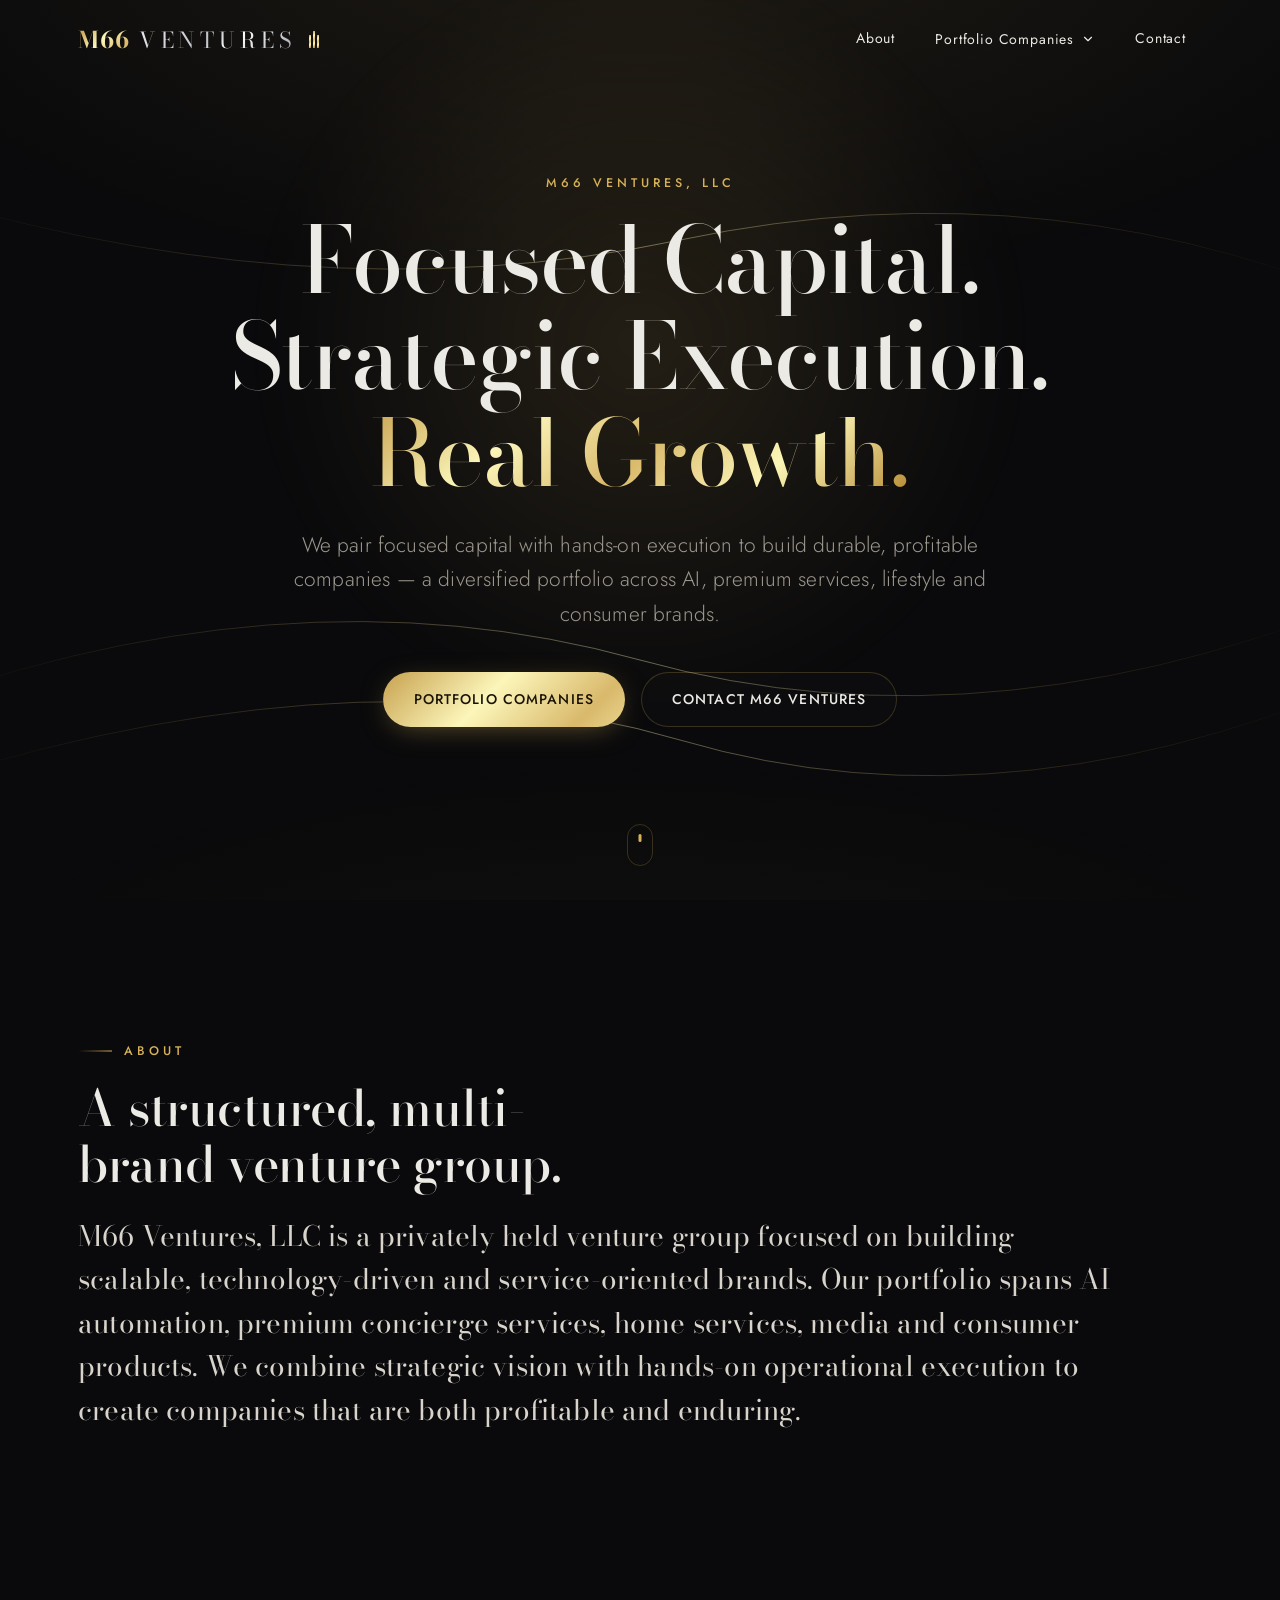
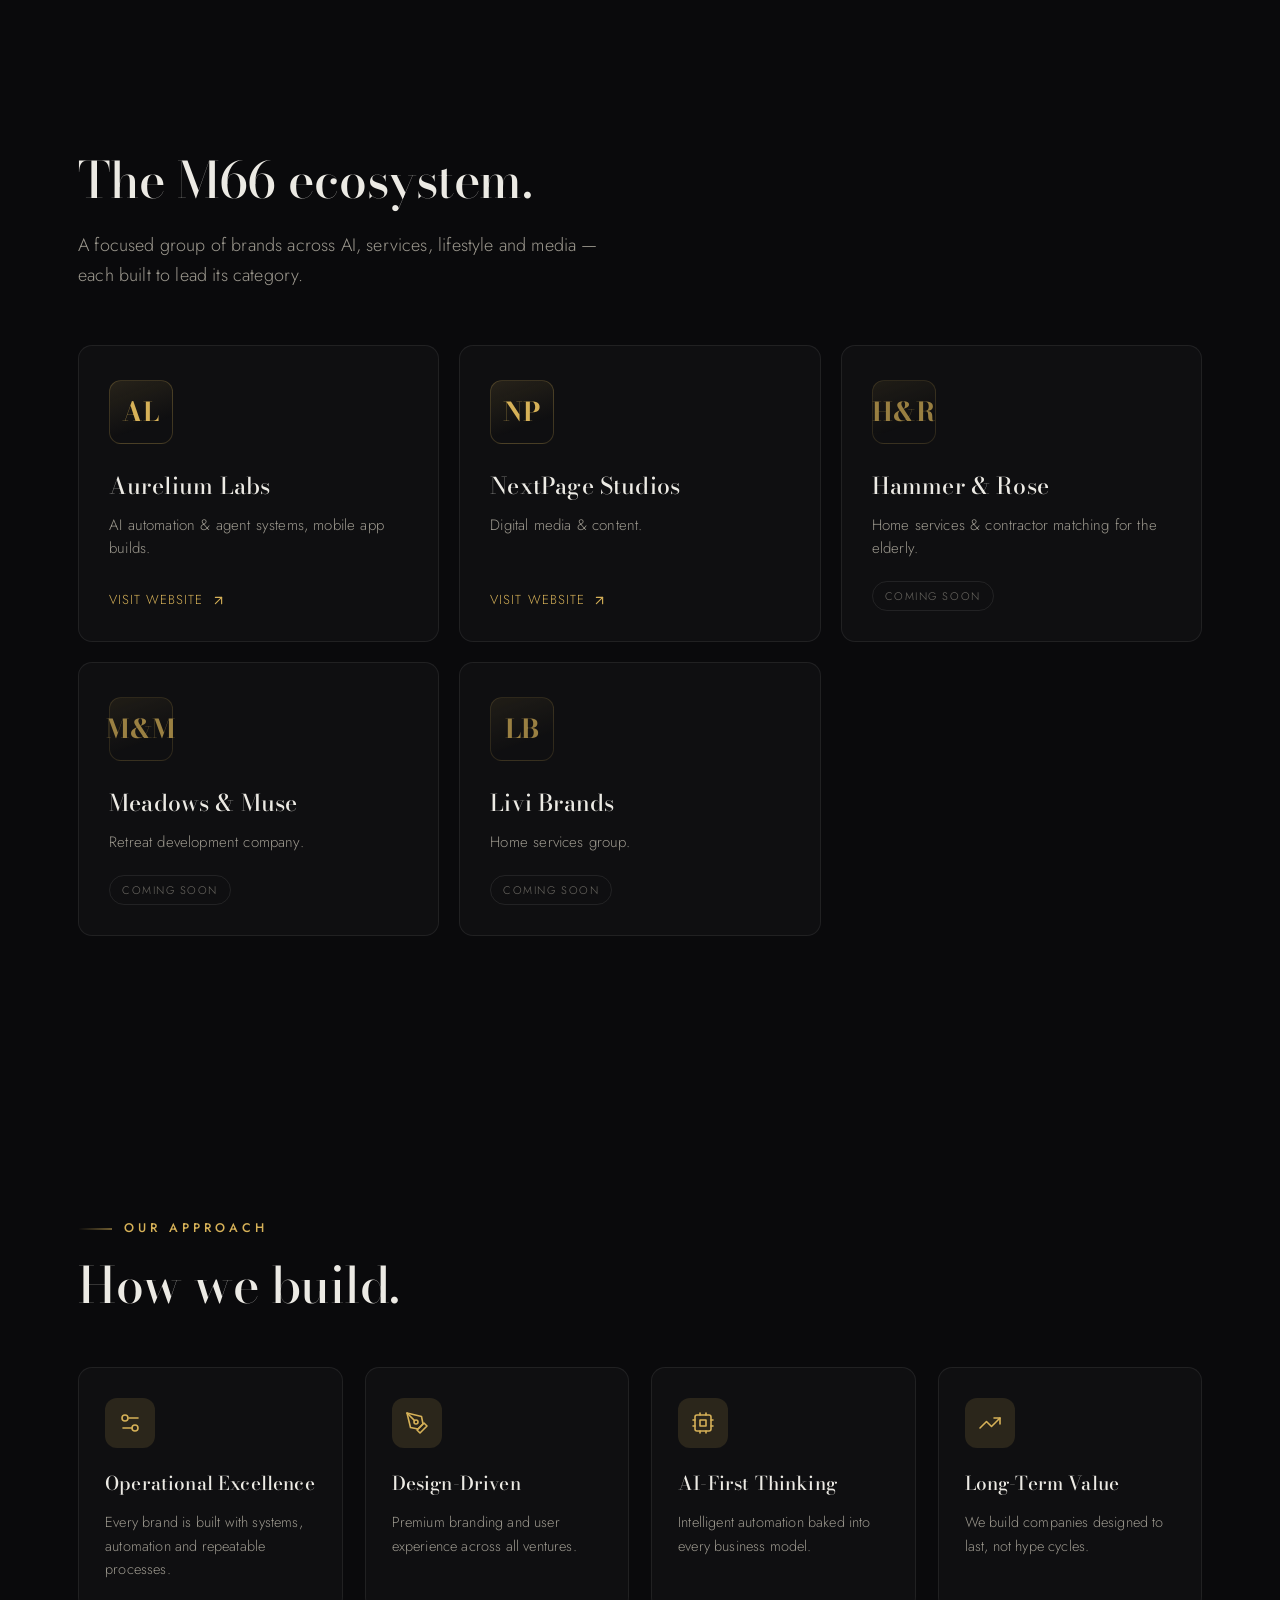
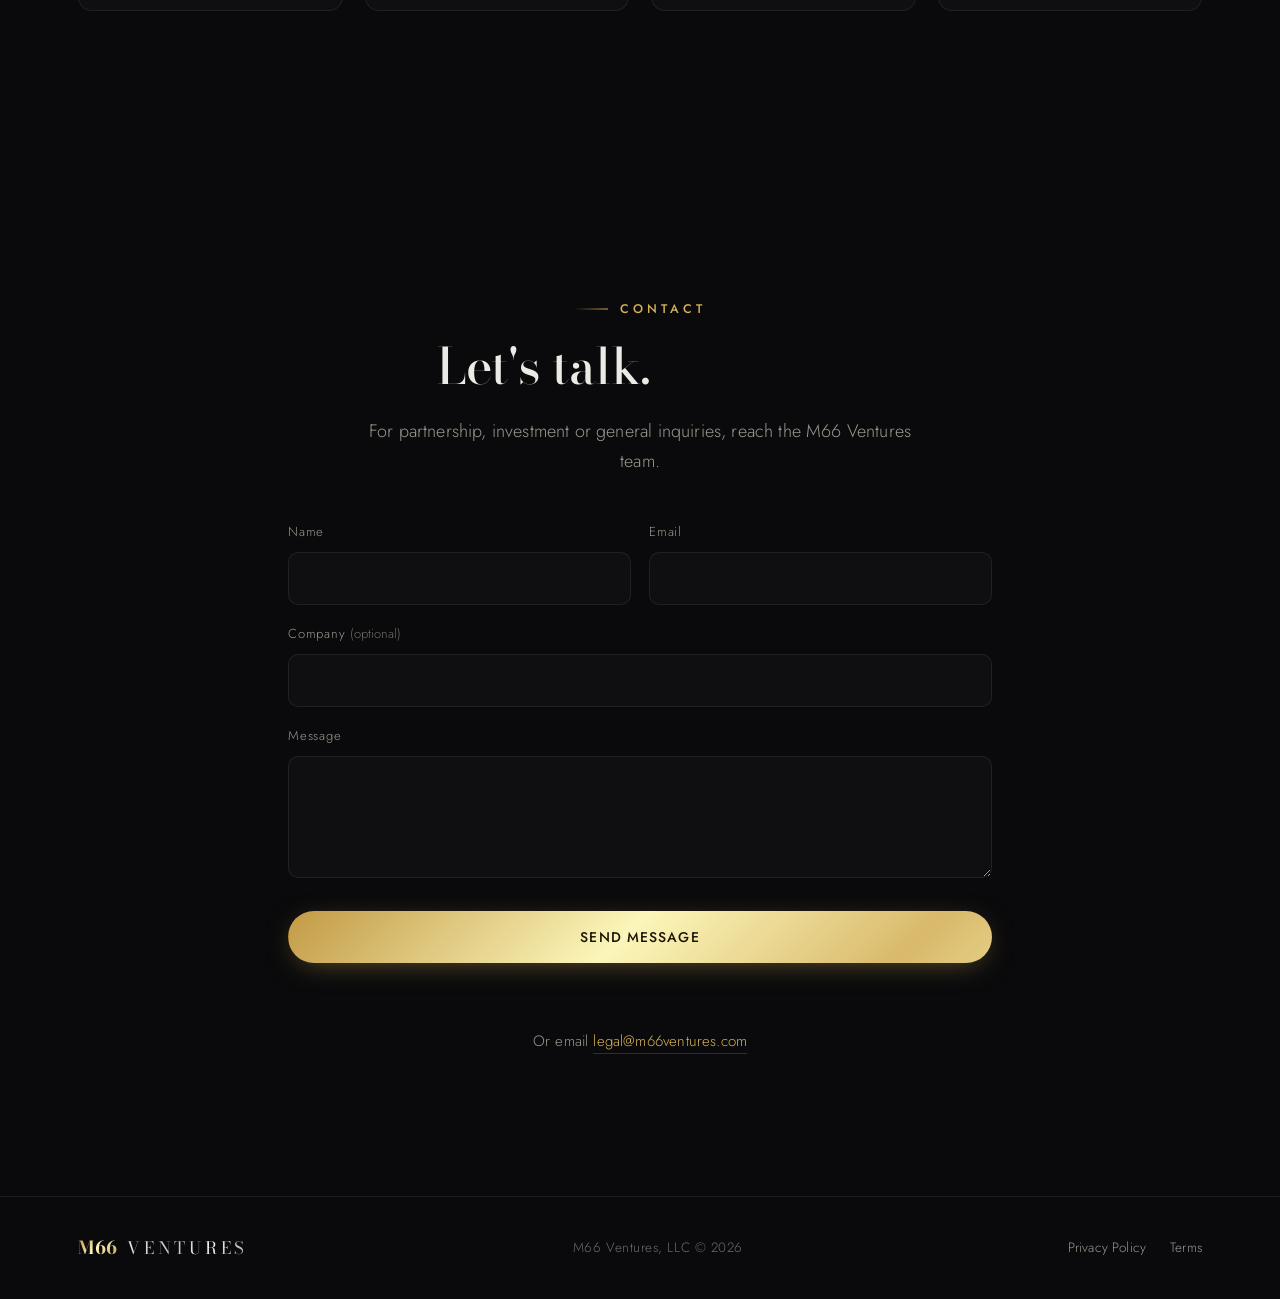
==== index.html @ 308a25fb "Initial commit: M66 Ventures one-page site Black & gold luxury holding-company landing page (static " ====
<!DOCTYPE html>
<html lang="en">
<head>
  <meta charset="UTF-8" />
  <meta name="viewport" content="width=device-width, initial-scale=1.0" />
  <title>M66 Ventures — Building the Future, One Venture at a Time</title>
  <meta name="description" content="M66 Ventures, LLC is a privately held venture group building scalable, technology-driven and service-oriented brands across AI, premium services, lifestyle and consumer products." />
  <meta name="theme-color" content="#0A0A0C" />

  <!-- Open Graph -->
  <meta property="og:type" content="website" />
  <meta property="og:title" content="M66 Ventures" />
  <meta property="og:description" content="A diversified portfolio of AI, services, lifestyle and consumer brands — built with precision, vision and operational excellence." />
  <meta property="og:image" content="assets/m66-logo.png" />

  <link rel="icon" type="image/png" href="assets/m66-logo.png" />

  <!-- Fonts -->
  <link rel="preconnect" href="https://fonts.googleapis.com" />
  <link rel="preconnect" href="https://fonts.gstatic.com" crossorigin />
  <link href="https://fonts.googleapis.com/css2?family=Bodoni+Moda:ital,opsz,wght@0,6..96,400;0,6..96,500;0,6..96,600;0,6..96,700;1,6..96,400&family=Jost:wght@300;400;500;600&display=swap" rel="stylesheet" />

  <link rel="stylesheet" href="styles.css" />
</head>
<body>
  <a class="skip-link" href="#main">Skip to content</a>

  <!-- ===================== NAV ===================== -->
  <header class="nav" id="nav">
    <div class="nav__inner">
      <a class="brand" href="#top" aria-label="M66 Ventures home">
        <span class="brand__mark">M66</span>
        <span class="brand__word">VENTURES</span>
        <span class="brand__emblem" aria-hidden="true"><i></i><i></i><i></i></span>
      </a>

      <nav class="nav__menu" aria-label="Primary">
        <a class="nav__link" href="#about">About</a>

        <div class="dropdown" id="dropdown">
          <button class="nav__link dropdown__btn" id="dropdownBtn" aria-haspopup="true" aria-expanded="false" aria-controls="dropdownMenu">
            Portfolio Companies
            <svg class="chev" width="14" height="14" viewBox="0 0 24 24" fill="none" stroke="currentColor" stroke-width="2" stroke-linecap="round" stroke-linejoin="round" aria-hidden="true"><polyline points="6 9 12 15 18 9"></polyline></svg>
          </button>

          <div class="dropdown__menu" id="dropdownMenu" role="menu" aria-label="Portfolio Companies">
            <a class="pc" role="menuitem" href="https://aureliumlabs.ai" target="_blank" rel="noopener">
              <span class="pc__name">Aurelium Labs</span>
              <span class="pc__desc">AI automation &amp; agent systems · mobile app builds</span>
              <svg class="pc__arrow" width="16" height="16" viewBox="0 0 24 24" fill="none" stroke="currentColor" stroke-width="1.8" stroke-linecap="round" stroke-linejoin="round" aria-hidden="true"><line x1="7" y1="17" x2="17" y2="7"></line><polyline points="7 7 17 7 17 17"></polyline></svg>
            </a>
            <a class="pc" role="menuitem" href="https://nextpage-studios.vercel.app" target="_blank" rel="noopener">
              <span class="pc__name">NextPage Studios</span>
              <span class="pc__desc">Digital media &amp; content</span>
              <svg class="pc__arrow" width="16" height="16" viewBox="0 0 24 24" fill="none" stroke="currentColor" stroke-width="1.8" stroke-linecap="round" stroke-linejoin="round" aria-hidden="true"><line x1="7" y1="17" x2="17" y2="7"></line><polyline points="7 7 17 7 17 17"></polyline></svg>
            </a>
            <span class="pc pc--soon" role="menuitem" aria-disabled="true">
              <span class="pc__name">Hammer &amp; Rose</span>
              <span class="pc__desc">Home services &amp; contractor matching for the elderly</span>
              <span class="pc__tag">Coming soon</span>
            </span>
            <span class="pc pc--soon" role="menuitem" aria-disabled="true">
              <span class="pc__name">Meadows &amp; Muse</span>
              <span class="pc__desc">Retreat development company</span>
              <span class="pc__tag">Coming soon</span>
            </span>
            <span class="pc pc--soon" role="menuitem" aria-disabled="true">
              <span class="pc__name">Livi Brands</span>
              <span class="pc__desc">Home services group</span>
              <span class="pc__tag">Coming soon</span>
            </span>
          </div>
        </div>

        <a class="nav__link" href="#contact">Contact</a>
      </nav>

      <button class="nav__toggle" id="navToggle" aria-label="Open menu" aria-expanded="false">
        <span></span><span></span><span></span>
      </button>
    </div>
  </header>

  <main id="main">
    <span id="top"></span>

    <!-- ===================== HERO ===================== -->
    <section class="hero" id="hero">
      <div class="hero__bg" aria-hidden="true">
        <div class="hero__glow"></div>
        <svg class="hero__lines" viewBox="0 0 1440 900" preserveAspectRatio="xMidYMid slice" fill="none">
          <path d="M-50 720 Q 360 560 720 660 T 1490 580" stroke="url(#g1)" stroke-width="1" />
          <path d="M-50 800 Q 420 640 760 740 T 1490 660" stroke="url(#g1)" stroke-width="1" />
          <path d="M-50 180 Q 380 320 760 240 T 1490 320" stroke="url(#g1)" stroke-width="1" />
          <defs>
            <linearGradient id="g1" x1="0" y1="0" x2="1440" y2="0" gradientUnits="userSpaceOnUse">
              <stop stop-color="#BF953F" stop-opacity="0" />
              <stop offset="0.5" stop-color="#FCF6BA" stop-opacity="0.55" />
              <stop offset="1" stop-color="#AA771C" stop-opacity="0" />
            </linearGradient>
          </defs>
        </svg>
      </div>

      <div class="hero__inner">
        <p class="eyebrow reveal">M66 Ventures, LLC</p>
        <h1 class="hero__title reveal" data-delay="1">Focused Capital. Strategic Execution.<br /><span class="gold">Real Growth.</span></h1>
        <p class="hero__sub reveal" data-delay="2">We pair focused capital with hands-on execution to build durable, profitable companies — a diversified portfolio across AI, premium services, lifestyle and consumer brands.</p>
        <div class="hero__cta reveal" data-delay="3">
          <a class="btn btn--gold" href="#holdings">Portfolio Companies</a>
          <a class="btn btn--ghost" href="#contact">Contact M66 Ventures</a>
        </div>
      </div>

      <a class="hero__scroll" href="#about" aria-label="Scroll to About">
        <span></span>
      </a>
    </section>

    <!-- ===================== ABOUT ===================== -->
    <section class="section about" id="about">
      <div class="container">
        <p class="kicker reveal">About</p>
        <h2 class="section__title reveal" data-delay="1">A structured, multi-brand venture group.</h2>
        <p class="about__lead reveal" data-delay="2">
          M66 Ventures, LLC is a privately held venture group focused on building scalable, technology-driven and service-oriented brands. Our portfolio spans AI automation, premium concierge services, home services, media and consumer products. We combine strategic vision with hands-on operational execution to create companies that are both profitable and enduring.
        </p>
      </div>
    </section>

    <!-- ===================== HOLDINGS ===================== -->
    <section class="section holdings" id="holdings">
      <div class="container">
        <p class="kicker reveal">Portfolio Companies</p>
        <h2 class="section__title reveal" data-delay="1">The M66 ecosystem.</h2>
        <p class="section__intro reveal" data-delay="2">A focused group of brands across AI, services, lifestyle and media — each built to lead its category.</p>

        <div class="grid">
          <a class="card reveal" href="https://aureliumlabs.ai" target="_blank" rel="noopener">
            <span class="card__mono" aria-hidden="true">AL</span>
            <h3 class="card__name">Aurelium Labs</h3>
            <p class="card__desc">AI automation &amp; agent systems, mobile app builds.</p>
            <span class="card__link">Visit Website
              <svg width="15" height="15" viewBox="0 0 24 24" fill="none" stroke="currentColor" stroke-width="1.8" stroke-linecap="round" stroke-linejoin="round" aria-hidden="true"><line x1="7" y1="17" x2="17" y2="7"></line><polyline points="7 7 17 7 17 17"></polyline></svg>
            </span>
          </a>

          <a class="card reveal" data-delay="1" href="https://nextpage-studios.vercel.app" target="_blank" rel="noopener">
            <span class="card__mono" aria-hidden="true">NP</span>
            <h3 class="card__name">NextPage Studios</h3>
            <p class="card__desc">Digital media &amp; content.</p>
            <span class="card__link">Visit Website
              <svg width="15" height="15" viewBox="0 0 24 24" fill="none" stroke="currentColor" stroke-width="1.8" stroke-linecap="round" stroke-linejoin="round" aria-hidden="true"><line x1="7" y1="17" x2="17" y2="7"></line><polyline points="7 7 17 7 17 17"></polyline></svg>
            </span>
          </a>

          <div class="card card--soon reveal" data-delay="2">
            <span class="card__mono" aria-hidden="true">H&amp;R</span>
            <h3 class="card__name">Hammer &amp; Rose</h3>
            <p class="card__desc">Home services &amp; contractor matching for the elderly.</p>
            <span class="card__tag">Coming soon</span>
          </div>

          <div class="card card--soon reveal" data-delay="1">
            <span class="card__mono" aria-hidden="true">M&amp;M</span>
            <h3 class="card__name">Meadows &amp; Muse</h3>
            <p class="card__desc">Retreat development company.</p>
            <span class="card__tag">Coming soon</span>
          </div>

          <div class="card card--soon reveal" data-delay="2">
            <span class="card__mono" aria-hidden="true">LB</span>
            <h3 class="card__name">Livi Brands</h3>
            <p class="card__desc">Home services group.</p>
            <span class="card__tag">Coming soon</span>
          </div>
        </div>
      </div>
    </section>

    <!-- ===================== PHILOSOPHY ===================== -->
    <section class="section philosophy" id="philosophy">
      <div class="container">
        <p class="kicker reveal">Our Approach</p>
        <h2 class="section__title reveal" data-delay="1">How we build.</h2>

        <div class="pillars">
          <div class="pillar reveal">
            <span class="pillar__icon" aria-hidden="true">
              <svg width="24" height="24" viewBox="0 0 24 24" fill="none" stroke="currentColor" stroke-width="1.6" stroke-linecap="round" stroke-linejoin="round"><path d="M20 7h-9"></path><path d="M14 17H5"></path><circle cx="17" cy="17" r="3"></circle><circle cx="7" cy="7" r="3"></circle></svg>
            </span>
            <h3 class="pillar__title">Operational Excellence</h3>
            <p class="pillar__text">Every brand is built with systems, automation and repeatable processes.</p>
          </div>

          <div class="pillar reveal" data-delay="1">
            <span class="pillar__icon" aria-hidden="true">
              <svg width="24" height="24" viewBox="0 0 24 24" fill="none" stroke="currentColor" stroke-width="1.6" stroke-linecap="round" stroke-linejoin="round"><path d="m12 19 7-7 3 3-7 7-3-3z"></path><path d="m18 13-1.5-7.5L2 2l3.5 14.5L13 18l5-5z"></path><path d="m2 2 7.586 7.586"></path><circle cx="11" cy="11" r="2"></circle></svg>
            </span>
            <h3 class="pillar__title">Design-Driven</h3>
            <p class="pillar__text">Premium branding and user experience across all ventures.</p>
          </div>

          <div class="pillar reveal" data-delay="2">
            <span class="pillar__icon" aria-hidden="true">
              <svg width="24" height="24" viewBox="0 0 24 24" fill="none" stroke="currentColor" stroke-width="1.6" stroke-linecap="round" stroke-linejoin="round"><rect x="4" y="4" width="16" height="16" rx="2"></rect><rect x="9" y="9" width="6" height="6"></rect><path d="M15 2v2M15 20v2M2 15h2M2 9h2M20 15h2M20 9h2M9 2v2M9 20v2"></path></svg>
            </span>
            <h3 class="pillar__title">AI-First Thinking</h3>
            <p class="pillar__text">Intelligent automation baked into every business model.</p>
          </div>

          <div class="pillar reveal" data-delay="3">
            <span class="pillar__icon" aria-hidden="true">
              <svg width="24" height="24" viewBox="0 0 24 24" fill="none" stroke="currentColor" stroke-width="1.6" stroke-linecap="round" stroke-linejoin="round"><polyline points="22 7 13.5 15.5 8.5 10.5 2 17"></polyline><polyline points="16 7 22 7 22 13"></polyline></svg>
            </span>
            <h3 class="pillar__title">Long-Term Value</h3>
            <p class="pillar__text">We build companies designed to last, not hype cycles.</p>
          </div>
        </div>
      </div>
    </section>

    <!-- ===================== CONTACT ===================== -->
    <section class="section contact" id="contact">
      <div class="container container--narrow">
        <p class="kicker reveal">Contact</p>
        <h2 class="section__title reveal" data-delay="1">Let's talk.</h2>
        <p class="section__intro reveal" data-delay="2">For partnership, investment or general inquiries, reach the M66 Ventures team.</p>

        <form class="form reveal" data-delay="2" id="contactForm" novalidate>
          <div class="form__row">
            <div class="field">
              <label for="name">Name</label>
              <input type="text" id="name" name="name" autocomplete="name" required />
            </div>
            <div class="field">
              <label for="email">Email</label>
              <input type="email" id="email" name="email" autocomplete="email" required />
            </div>
          </div>
          <div class="field">
            <label for="company">Company <span class="opt">(optional)</span></label>
            <input type="text" id="company" name="company" autocomplete="organization" />
          </div>
          <div class="field">
            <label for="message">Message</label>
            <textarea id="message" name="message" rows="4" required></textarea>
          </div>
          <button type="submit" class="btn btn--gold form__submit" id="submitBtn">Send Message</button>
          <p class="form__status" id="formStatus" role="status" aria-live="polite"></p>
        </form>

        <p class="contact__email reveal">
          Or email <a href="mailto:legal@m66ventures.com">legal@m66ventures.com</a>
        </p>
      </div>
    </section>
  </main>

  <!-- ===================== FOOTER ===================== -->
  <footer class="footer">
    <div class="container footer__inner">
      <a class="brand brand--sm" href="#top" aria-label="M66 Ventures home">
        <span class="brand__mark">M66</span>
        <span class="brand__word">VENTURES</span>
      </a>
      <p class="footer__copy">M66 Ventures, LLC © <span id="year">2026</span></p>
      <nav class="footer__links" aria-label="Legal">
        <a href="#" data-legal="privacy">Privacy Policy</a>
        <a href="#" data-legal="terms">Terms</a>
      </nav>
    </div>
  </footer>

  <script src="script.js"></script>
</body>
</html>
---- styles.css ----
/* ===================================================================
   M66 VENTURES — luxury black & gold one-page site
   Fonts: Bodoni Moda (display) + Jost (sans)
   =================================================================== */

:root {
  --bg:        #0A0A0C;
  --bg-2:      #0E0E12;
  --bg-3:      #131318;
  --text:      #ECEAE4;
  --muted:     #9C988E;
  --muted-2:   #6F6C66;

  /* Signature gold gradient (matches the logo wordmark) */
  --gold-grad: linear-gradient(135deg, #BF953F 0%, #FCF6BA 28%, #D9B96B 50%, #FBF5B7 72%, #AA771C 100%);
  --gold:      #D6B158;
  --gold-soft: rgba(214, 177, 88, 0.14);
  --gold-line: rgba(214, 177, 88, 0.22);
  --platinum:  linear-gradient(135deg, #E8E8EC 0%, #BFC2C8 45%, #FFFFFF 60%, #9DA0A7 100%);

  --line:      rgba(255, 255, 255, 0.08);
  --card:      rgba(255, 255, 255, 0.022);
  --card-line: rgba(255, 255, 255, 0.07);

  --maxw:      1180px;
  --ease:      cubic-bezier(0.22, 1, 0.36, 1);
  --radius:    14px;

  --z-nav: 50;
  --z-drop: 60;
}

* { box-sizing: border-box; margin: 0; padding: 0; }

html { scroll-behavior: smooth; -webkit-text-size-adjust: 100%; }
@media (prefers-reduced-motion: reduce) { html { scroll-behavior: auto; } }

body {
  background: var(--bg);
  color: var(--text);
  font-family: 'Jost', system-ui, -apple-system, sans-serif;
  font-weight: 300;
  font-size: 17px;
  line-height: 1.7;
  letter-spacing: 0.01em;
  overflow-x: hidden;
  -webkit-font-smoothing: antialiased;
  text-rendering: optimizeLegibility;
}

/* subtle film-grain / vignette via fixed layers */
body::before {
  content: "";
  position: fixed; inset: 0;
  background: radial-gradient(120% 80% at 50% -10%, rgba(214,177,88,0.10), transparent 55%),
              radial-gradient(100% 60% at 50% 120%, rgba(214,177,88,0.06), transparent 60%);
  pointer-events: none; z-index: 0;
}

img { max-width: 100%; display: block; }
a { color: inherit; text-decoration: none; }

.container { width: 100%; max-width: var(--maxw); margin: 0 auto; padding: 0 28px; position: relative; z-index: 1; }
.container--narrow { max-width: 760px; }

.skip-link {
  position: absolute; left: -999px; top: 0; z-index: 100;
  background: var(--gold); color: #15110A; padding: 10px 16px; border-radius: 0 0 8px 0;
  font-weight: 500;
}
.skip-link:focus { left: 0; }

/* ---------- shared type ---------- */
.gold {
  background: var(--gold-grad);
  -webkit-background-clip: text; background-clip: text;
  -webkit-text-fill-color: transparent; color: transparent;
}

.eyebrow, .kicker {
  font-size: 12.5px; font-weight: 500; letter-spacing: 0.32em; text-transform: uppercase;
  color: var(--gold); margin-bottom: 18px;
}
.kicker { position: relative; padding-left: 46px; }
.kicker::before {
  content: ""; position: absolute; left: 0; top: 50%; width: 34px; height: 1px;
  background: linear-gradient(90deg, transparent, var(--gold)); transform: translateY(-50%);
}

.section { padding: clamp(72px, 11vw, 150px) 0; position: relative; z-index: 1; }
.section__title {
  font-family: 'Bodoni Moda', serif; font-weight: 500;
  font-size: clamp(28px, 4.6vw, 50px); line-height: 1.12; letter-spacing: -0.01em;
  color: var(--text); margin-bottom: 22px; max-width: 16ch;
}
.section__intro { color: var(--muted); max-width: 56ch; font-size: 18px; }

/* ---------- buttons ---------- */
.btn {
  display: inline-flex; align-items: center; justify-content: center; gap: 9px;
  padding: 15px 30px; border-radius: 50px; font-family: 'Jost', sans-serif;
  font-size: 14px; font-weight: 500; letter-spacing: 0.08em; text-transform: uppercase;
  cursor: pointer; border: 1px solid transparent; transition: all .35s var(--ease);
  white-space: nowrap;
}
.btn--gold {
  background: var(--gold-grad); color: #1A1407; background-size: 180% 180%; background-position: 0% 50%;
  box-shadow: 0 6px 30px -10px rgba(214,177,88,0.55);
}
.btn--gold:hover { background-position: 100% 50%; transform: translateY(-2px); box-shadow: 0 12px 40px -10px rgba(214,177,88,0.7); }
.btn--ghost { color: var(--text); border-color: var(--gold-line); background: rgba(255,255,255,0.01); }
.btn--ghost:hover { border-color: var(--gold); color: #fff; background: var(--gold-soft); transform: translateY(-2px); }
.btn:focus-visible { outline: 2px solid var(--gold); outline-offset: 3px; }

/* ===================== NAV ===================== */
.nav {
  position: fixed; top: 0; left: 0; right: 0; z-index: var(--z-nav);
  transition: background .4s var(--ease), border-color .4s var(--ease), backdrop-filter .4s var(--ease);
  border-bottom: 1px solid transparent;
}
.nav.is-scrolled {
  background: rgba(10,10,12,0.78);
  backdrop-filter: blur(14px) saturate(120%);
  -webkit-backdrop-filter: blur(14px) saturate(120%);
  border-bottom-color: var(--line);
}
.nav__inner {
  max-width: var(--maxw); margin: 0 auto; padding: 0 28px;
  height: 78px; display: flex; align-items: center; justify-content: space-between;
  transition: height .4s var(--ease);
}
.nav.is-scrolled .nav__inner { height: 66px; }

/* brand wordmark */
.brand { display: inline-flex; align-items: baseline; gap: 9px; line-height: 1; }
.brand__mark {
  font-family: 'Bodoni Moda', serif; font-weight: 700; font-size: 23px; letter-spacing: 0.04em;
  background: var(--gold-grad); background-size: 200% auto;
  -webkit-background-clip: text; background-clip: text; -webkit-text-fill-color: transparent; color: transparent;
}
.brand__word {
  font-family: 'Bodoni Moda', serif; font-weight: 400; font-size: 22px; letter-spacing: 0.22em;
  background: var(--platinum); -webkit-background-clip: text; background-clip: text;
  -webkit-text-fill-color: transparent; color: transparent;
}
.brand__emblem { display: inline-flex; gap: 2px; align-items: flex-end; margin-left: 4px; }
.brand__emblem i { width: 2px; height: 13px; background: var(--gold-grad); display: block; }
.brand__emblem i:nth-child(2) { height: 17px; }

.nav__menu { display: flex; align-items: center; gap: 8px; }
.nav__link {
  position: relative; font-size: 14px; font-weight: 400; letter-spacing: 0.06em;
  color: var(--text); padding: 10px 16px; border-radius: 8px; background: none; border: none;
  cursor: pointer; font-family: 'Jost', sans-serif; transition: color .3s var(--ease);
  display: inline-flex; align-items: center; gap: 7px;
}
.nav__link::after {
  content: ""; position: absolute; left: 16px; right: 16px; bottom: 4px; height: 1px;
  background: var(--gold); transform: scaleX(0); transform-origin: left; transition: transform .35s var(--ease); opacity: .8;
}
.nav__link:hover { color: #fff; }
.nav__link:hover::after { transform: scaleX(1); }
.nav__link:focus-visible { outline: 2px solid var(--gold); outline-offset: 2px; }

/* dropdown */
.dropdown { position: relative; }
.dropdown__btn .chev { transition: transform .35s var(--ease); }
.dropdown.is-open .dropdown__btn { color: #fff; }
.dropdown.is-open .chev { transform: rotate(180deg); }
.dropdown__menu {
  position: absolute; top: calc(100% + 14px); right: 0; width: 360px; z-index: var(--z-drop);
  background: linear-gradient(180deg, rgba(20,20,25,0.98), rgba(14,14,18,0.98));
  border: 1px solid var(--card-line); border-radius: var(--radius); padding: 8px;
  box-shadow: 0 30px 70px -25px rgba(0,0,0,0.85), inset 0 1px 0 rgba(255,255,255,0.04);
  opacity: 0; visibility: hidden; transform: translateY(-8px) scale(0.985); transform-origin: top right;
  transition: opacity .3s var(--ease), transform .3s var(--ease), visibility .3s;
}
.dropdown.is-open .dropdown__menu { opacity: 1; visibility: visible; transform: translateY(0) scale(1); }
.dropdown__menu::before {
  content: ""; position: absolute; top: 1px; left: 8px; right: 8px; height: 1px;
  background: linear-gradient(90deg, transparent, var(--gold-line), transparent);
}
.pc {
  display: grid; grid-template-columns: 1fr auto; align-items: center; gap: 2px 12px;
  padding: 13px 14px; border-radius: 10px; transition: background .25s var(--ease);
  position: relative;
}
.pc__name { font-family: 'Bodoni Moda', serif; font-size: 16px; font-weight: 500; color: var(--text); grid-column: 1; }
.pc__desc { font-size: 12.5px; color: var(--muted); grid-column: 1; line-height: 1.45; }
.pc__arrow { grid-column: 2; grid-row: 1 / span 2; color: var(--gold); opacity: 0; transform: translateX(-4px); transition: opacity .25s, transform .25s; }
a.pc:hover { background: var(--gold-soft); }
a.pc:hover .pc__name { color: #fff; }
a.pc:hover .pc__arrow { opacity: 1; transform: translateX(2px); }
a.pc:focus-visible { outline: 2px solid var(--gold); outline-offset: -2px; }
.pc--soon { opacity: 0.62; }
.pc__tag {
  grid-column: 2; grid-row: 1 / span 2; align-self: center;
  font-size: 10px; letter-spacing: 0.12em; text-transform: uppercase; color: var(--gold);
  border: 1px solid var(--gold-line); border-radius: 50px; padding: 4px 9px; white-space: nowrap;
}

.nav__toggle { display: none; flex-direction: column; gap: 5px; background: none; border: none; cursor: pointer; padding: 8px; }
.nav__toggle span { width: 24px; height: 2px; background: var(--text); border-radius: 2px; transition: transform .3s var(--ease), opacity .3s; }
.nav__toggle.is-open span:nth-child(1) { transform: translateY(7px) rotate(45deg); }
.nav__toggle.is-open span:nth-child(2) { opacity: 0; }
.nav__toggle.is-open span:nth-child(3) { transform: translateY(-7px) rotate(-45deg); }

/* ===================== HERO ===================== */
.hero { position: relative; min-height: 100svh; display: flex; align-items: center; overflow: hidden; }
.hero__bg { position: absolute; inset: 0; z-index: 0; }
.hero__glow {
  position: absolute; left: 50%; top: 38%; width: 900px; height: 900px; transform: translate(-50%,-50%);
  background: radial-gradient(circle, rgba(214,177,88,0.13), transparent 60%); filter: blur(20px);
}
.hero__lines { position: absolute; inset: 0; width: 100%; height: 100%; opacity: 0.7; }
.hero__lines path { stroke-dasharray: 2400; stroke-dashoffset: 2400; animation: draw 3.4s var(--ease) forwards; }
.hero__lines path:nth-child(2) { animation-delay: .25s; }
.hero__lines path:nth-child(3) { animation-delay: .5s; }
@keyframes draw { to { stroke-dashoffset: 0; } }

.hero__inner { position: relative; z-index: 1; width: 100%; max-width: var(--maxw); margin: 0 auto; padding: 0 28px; text-align: center; }
.hero__title {
  font-family: 'Bodoni Moda', serif; font-weight: 500;
  font-size: clamp(40px, 8vw, 92px); line-height: 1.05; letter-spacing: -0.015em;
  margin: 0 auto 26px; max-width: 16ch;
}
.hero__sub { color: var(--muted); font-size: clamp(16px, 2.2vw, 21px); max-width: 60ch; margin: 0 auto 40px; line-height: 1.65; }
.hero__cta { display: flex; gap: 16px; justify-content: center; flex-wrap: wrap; }

.hero__scroll { position: absolute; bottom: 34px; left: 50%; transform: translateX(-50%); width: 26px; height: 42px; border: 1px solid var(--gold-line); border-radius: 20px; z-index: 1; }
.hero__scroll span { position: absolute; top: 9px; left: 50%; width: 3px; height: 8px; background: var(--gold); border-radius: 2px; transform: translateX(-50%); animation: scrolldot 1.8s var(--ease) infinite; }
@keyframes scrolldot { 0% { opacity: 0; top: 9px; } 40% { opacity: 1; } 80% { opacity: 0; top: 22px; } 100% { opacity: 0; } }

/* ===================== ABOUT ===================== */
.about__lead { font-family: 'Bodoni Moda', serif; font-weight: 400; font-size: clamp(20px, 2.8vw, 28px); line-height: 1.55; color: #D8D4CC; max-width: 62ch; }

/* ===================== HOLDINGS GRID ===================== */
.grid { display: grid; grid-template-columns: repeat(3, 1fr); gap: 20px; margin-top: 54px; }
.card {
  position: relative; display: flex; flex-direction: column; align-items: flex-start;
  padding: 34px 30px 30px; border-radius: var(--radius);
  background: var(--card); border: 1px solid var(--card-line);
  transition: transform .4s var(--ease), border-color .4s var(--ease), background .4s var(--ease), box-shadow .4s var(--ease);
  overflow: hidden; min-height: 230px;
}
.card::before {
  content: ""; position: absolute; inset: 0; border-radius: inherit; padding: 1px;
  background: linear-gradient(135deg, var(--gold-line), transparent 40%);
  -webkit-mask: linear-gradient(#000 0 0) content-box, linear-gradient(#000 0 0);
  -webkit-mask-composite: xor; mask-composite: exclude; opacity: 0; transition: opacity .4s var(--ease);
}
a.card:hover { transform: translateY(-6px); background: rgba(255,255,255,0.04); border-color: transparent; box-shadow: 0 26px 60px -28px rgba(0,0,0,0.9); }
a.card:hover::before { opacity: 1; }
a.card:focus-visible { outline: 2px solid var(--gold); outline-offset: 3px; }

.card__mono {
  font-family: 'Bodoni Moda', serif; font-weight: 700; font-size: 26px; letter-spacing: 0.02em;
  width: 64px; height: 64px; display: inline-flex; align-items: center; justify-content: center;
  border: 1px solid var(--gold-line); border-radius: 12px; margin-bottom: 22px;
  background: linear-gradient(160deg, rgba(214,177,88,0.12), transparent 70%);
  color: var(--gold);
  transition: border-color .4s var(--ease), background .4s var(--ease);
}
a.card:hover .card__mono { border-color: var(--gold); background: linear-gradient(160deg, rgba(214,177,88,0.20), transparent 70%); }
.card__name { font-family: 'Bodoni Moda', serif; font-weight: 500; font-size: 23px; margin-bottom: 9px; color: var(--text); }
.card__desc { color: var(--muted); font-size: 15px; line-height: 1.55; margin-bottom: 20px; flex: 1; }
.card__link { display: inline-flex; align-items: center; gap: 7px; font-size: 13px; letter-spacing: 0.08em; text-transform: uppercase; color: var(--gold); transition: gap .3s var(--ease); }
a.card:hover .card__link { gap: 12px; }
.card__tag { font-size: 11px; letter-spacing: 0.14em; text-transform: uppercase; color: var(--muted-2); border: 1px solid var(--line); border-radius: 50px; padding: 5px 12px; }
.card--soon { cursor: default; }
.card--soon .card__mono { opacity: 0.7; }

/* ===================== PHILOSOPHY ===================== */
.pillars { display: grid; grid-template-columns: repeat(4, 1fr); gap: 22px; margin-top: 54px; }
.pillar { padding: 30px 26px; border-radius: var(--radius); border: 1px solid var(--card-line); background: var(--card); transition: border-color .4s var(--ease), transform .4s var(--ease); }
.pillar:hover { border-color: var(--gold-line); transform: translateY(-4px); }
.pillar__icon { display: inline-flex; align-items: center; justify-content: center; width: 50px; height: 50px; border-radius: 12px; color: var(--gold); background: var(--gold-soft); margin-bottom: 20px; }
.pillar__title { font-family: 'Bodoni Moda', serif; font-weight: 500; font-size: 19px; margin-bottom: 10px; }
.pillar__text { color: var(--muted); font-size: 14.5px; line-height: 1.6; }

/* ===================== CONTACT ===================== */
.contact { text-align: center; }
.contact .kicker { display: inline-block; }
.contact .section__intro { margin: 0 auto; }
.form { margin: 44px auto 0; text-align: left; }
.form__row { display: grid; grid-template-columns: 1fr 1fr; gap: 18px; }
.field { margin-bottom: 18px; }
.field label { display: block; font-size: 13px; letter-spacing: 0.06em; color: var(--muted); margin-bottom: 9px; }
.field .opt { color: var(--muted-2); text-transform: none; letter-spacing: 0; }
.field input, .field textarea {
  width: 100%; background: rgba(255,255,255,0.025); border: 1px solid var(--card-line); border-radius: 10px;
  padding: 14px 16px; color: var(--text); font-family: 'Jost', sans-serif; font-size: 16px; font-weight: 300;
  transition: border-color .3s var(--ease), background .3s var(--ease); resize: vertical;
}
.field input:focus, .field textarea:focus { outline: none; border-color: var(--gold); background: rgba(214,177,88,0.05); }
.field input::placeholder, .field textarea::placeholder { color: var(--muted-2); }
.form__submit { width: 100%; margin-top: 6px; }
.form__submit[disabled] { opacity: 0.6; cursor: not-allowed; }
.form__status { text-align: center; margin-top: 16px; font-size: 14.5px; min-height: 20px; }
.form__status.is-ok { color: #7BD49A; }
.form__status.is-err { color: #E59A8C; }
.contact__email { margin-top: 30px; color: var(--muted); font-size: 15px; }
.contact__email a { color: var(--gold); border-bottom: 1px solid var(--gold-line); padding-bottom: 1px; transition: border-color .3s; }
.contact__email a:hover { border-color: var(--gold); }

/* ===================== FOOTER ===================== */
.footer { border-top: 1px solid var(--line); padding: 40px 0; position: relative; z-index: 1; }
.footer__inner { display: flex; align-items: center; justify-content: space-between; gap: 20px; flex-wrap: wrap; }
.brand--sm .brand__mark { font-size: 18px; } .brand--sm .brand__word { font-size: 17px; }
.footer__copy { color: var(--muted-2); font-size: 13.5px; letter-spacing: 0.04em; }
.footer__links { display: flex; gap: 24px; }
.footer__links a { color: var(--muted); font-size: 13.5px; transition: color .3s; }
.footer__links a:hover { color: var(--gold); }

/* ===================== REVEAL ANIMATION ===================== */
.reveal { opacity: 0; transform: translateY(26px); transition: opacity .9s var(--ease), transform .9s var(--ease); }
.reveal.is-visible { opacity: 1; transform: none; }
.reveal[data-delay="1"] { transition-delay: .1s; }
.reveal[data-delay="2"] { transition-delay: .2s; }
.reveal[data-delay="3"] { transition-delay: .3s; }

/* ===================== RESPONSIVE ===================== */
@media (max-width: 900px) {
  .grid { grid-template-columns: repeat(2, 1fr); }
  .pillars { grid-template-columns: repeat(2, 1fr); }
}
@media (max-width: 760px) {
  body { font-size: 16px; }
  .nav__menu {
    position: fixed; inset: 78px 0 auto 0; flex-direction: column; align-items: stretch; gap: 0;
    background: rgba(10,10,12,0.98); backdrop-filter: blur(16px); -webkit-backdrop-filter: blur(16px);
    padding: 12px 20px 24px; border-bottom: 1px solid var(--line);
    transform: translateY(-12px); opacity: 0; visibility: hidden; transition: opacity .3s var(--ease), transform .3s var(--ease), visibility .3s;
  }
  .nav__menu.is-open { transform: translateY(0); opacity: 1; visibility: visible; }
  .nav__link { padding: 15px 8px; font-size: 16px; border-bottom: 1px solid var(--line); border-radius: 0; justify-content: space-between; }
  .nav__link::after { display: none; }
  .nav__toggle { display: flex; }
  .dropdown { width: 100%; }
  .dropdown__menu {
    position: static; width: 100%; opacity: 1; visibility: visible; transform: none; box-shadow: none;
    background: transparent; border: none; padding: 0 0 6px; display: none;
  }
  .dropdown.is-open .dropdown__menu { display: block; }
  .dropdown__menu::before { display: none; }
  .pc { padding: 12px 8px; }
  .form__row { grid-template-columns: 1fr; gap: 0; }
  .footer__inner { flex-direction: column; text-align: center; }
}
@media (max-width: 520px) {
  .grid { grid-template-columns: 1fr; }
  .pillars { grid-template-columns: 1fr; }
  .container { padding: 0 20px; }
  .btn { width: 100%; }
  .hero__cta { width: 100%; }
}

/* ===================== REDUCED MOTION ===================== */
@media (prefers-reduced-motion: reduce) {
  *, *::before, *::after { animation-duration: 0.001ms !important; animation-iteration-count: 1 !important; transition-duration: 0.001ms !important; }
  .reveal { opacity: 1; transform: none; }
  .hero__lines path { stroke-dashoffset: 0; }
}
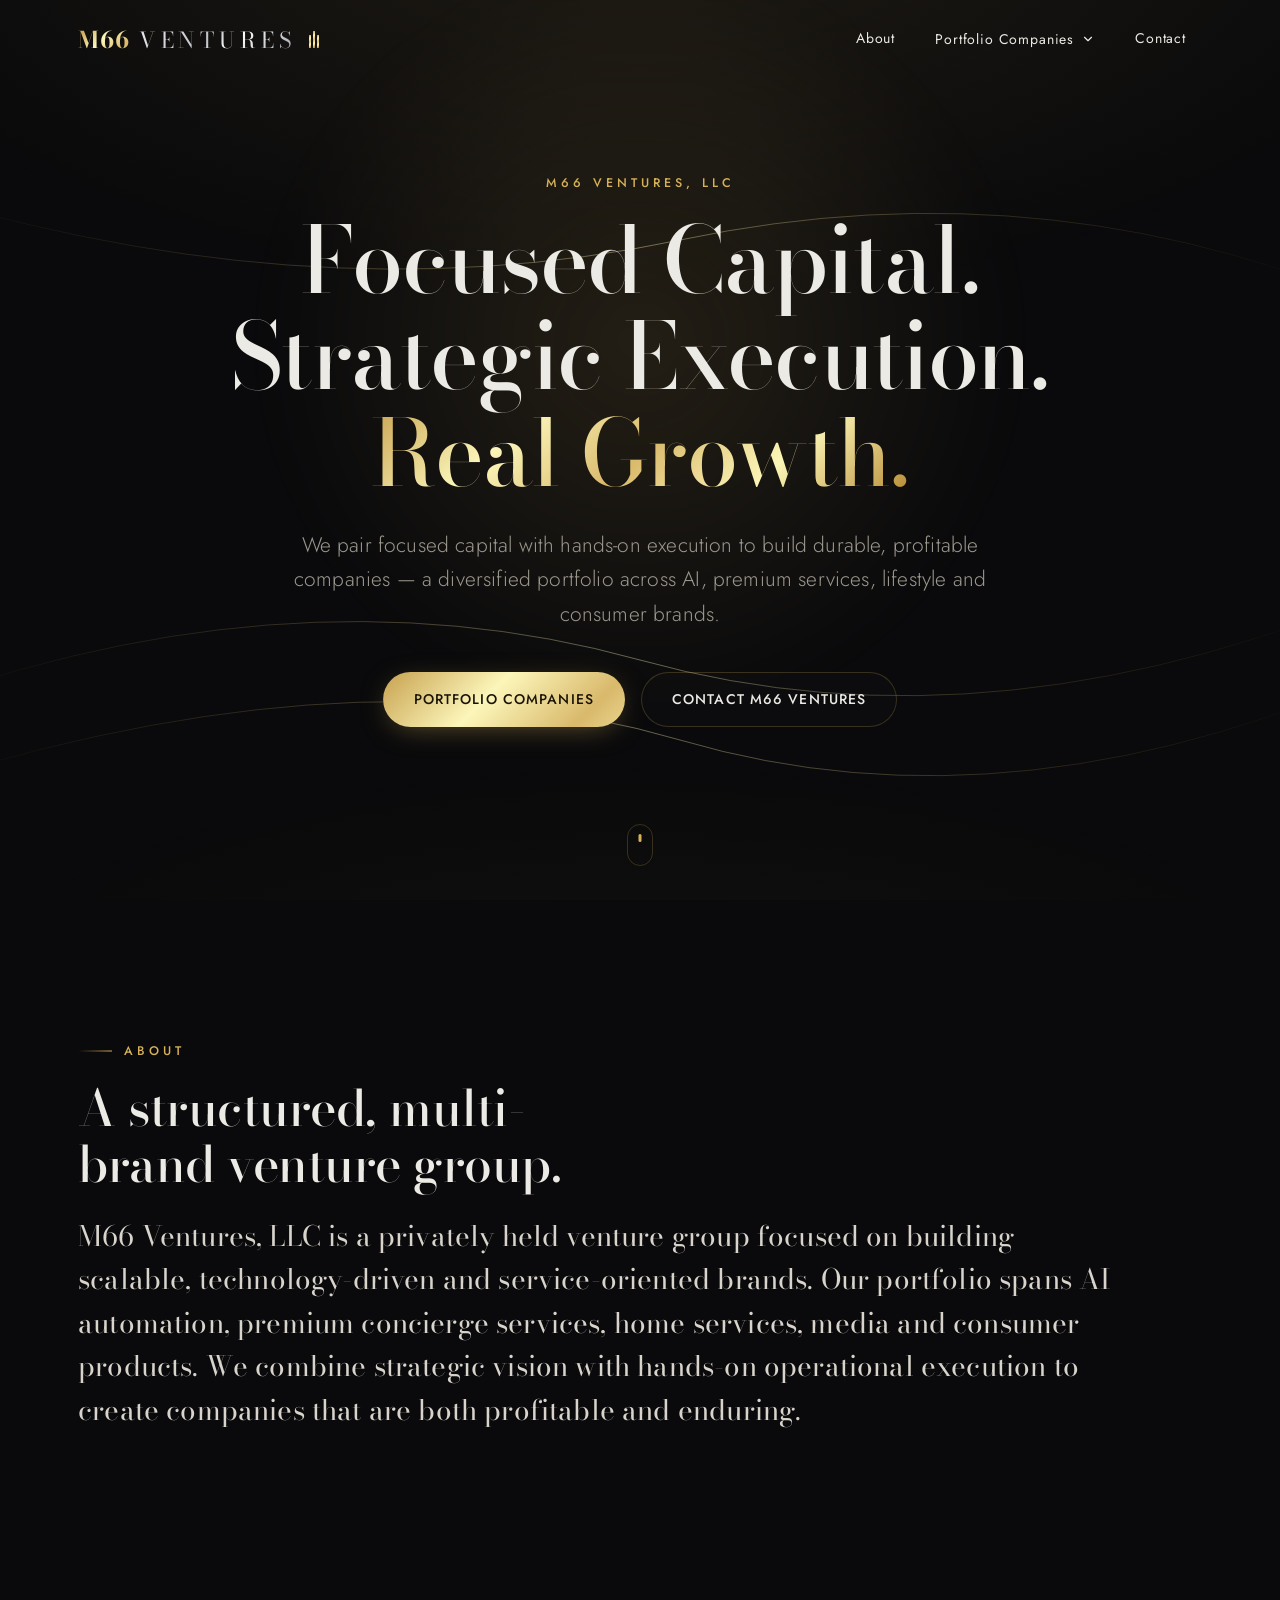
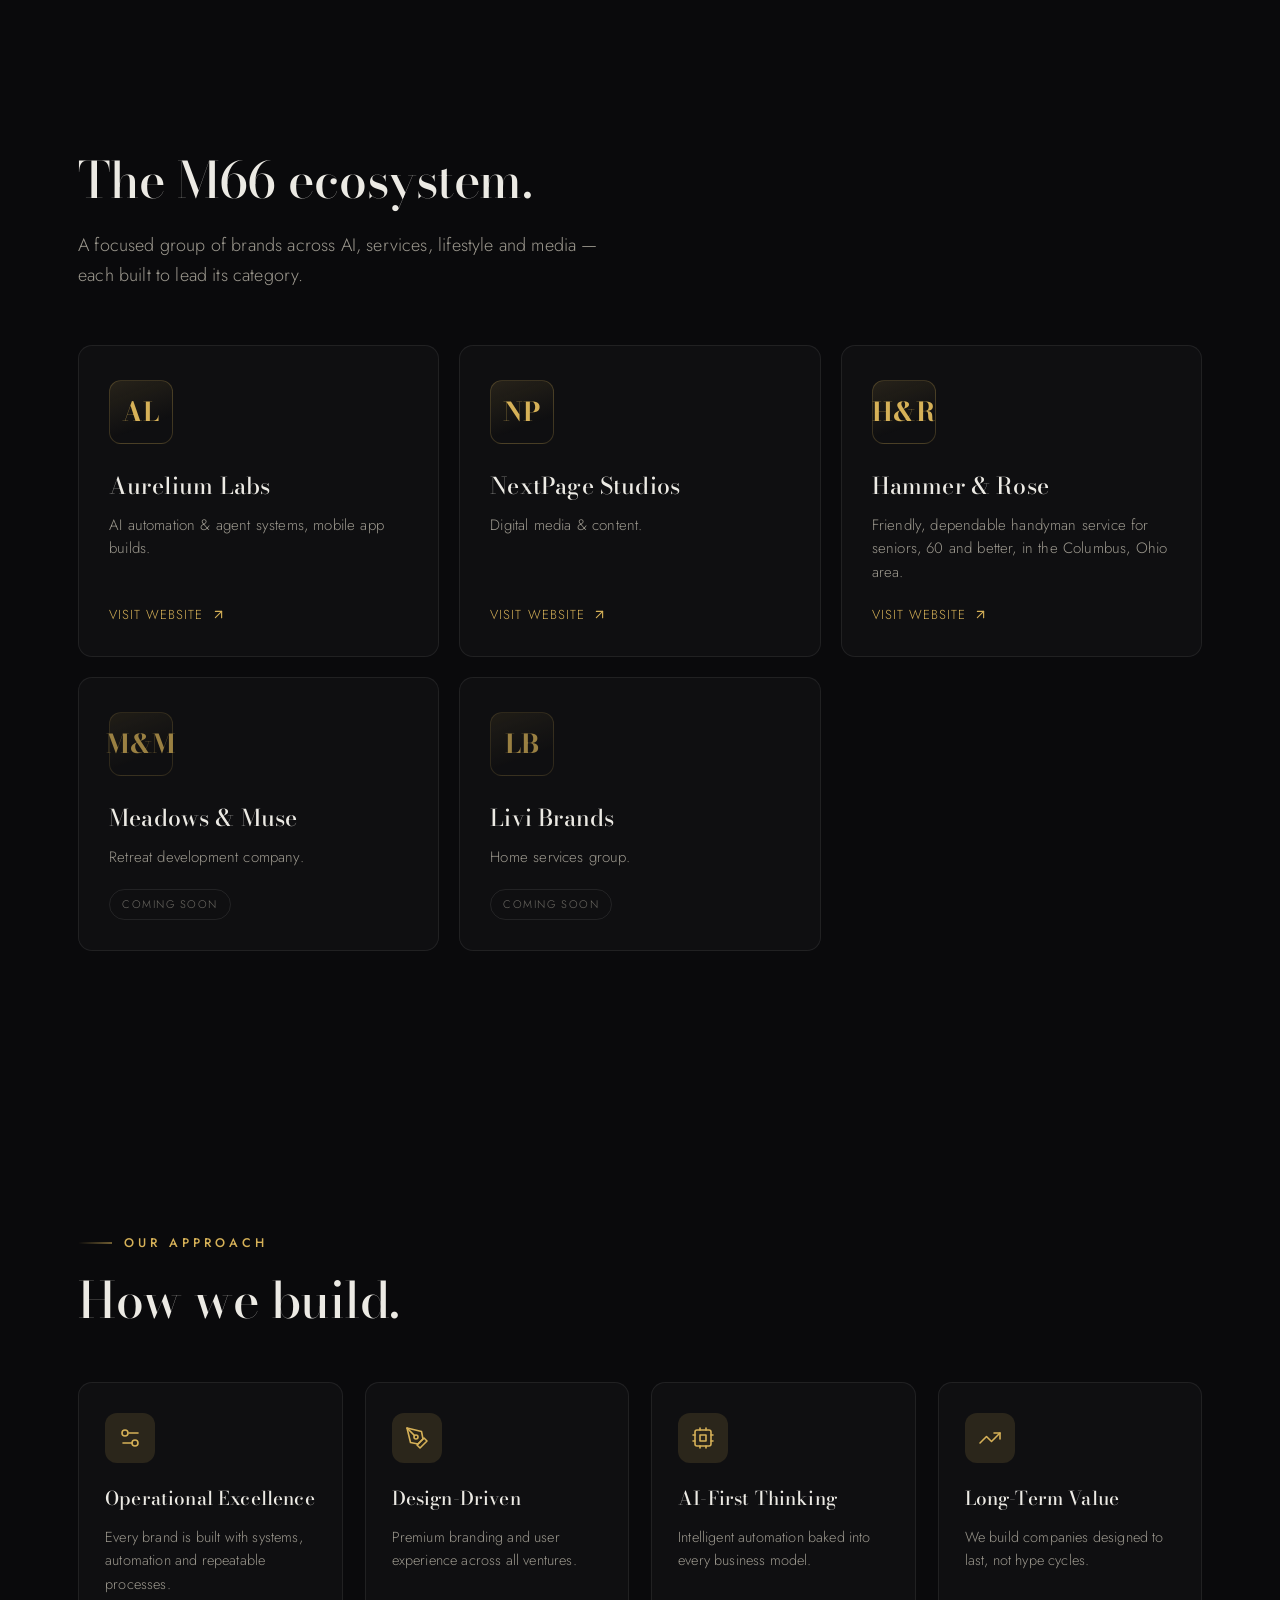
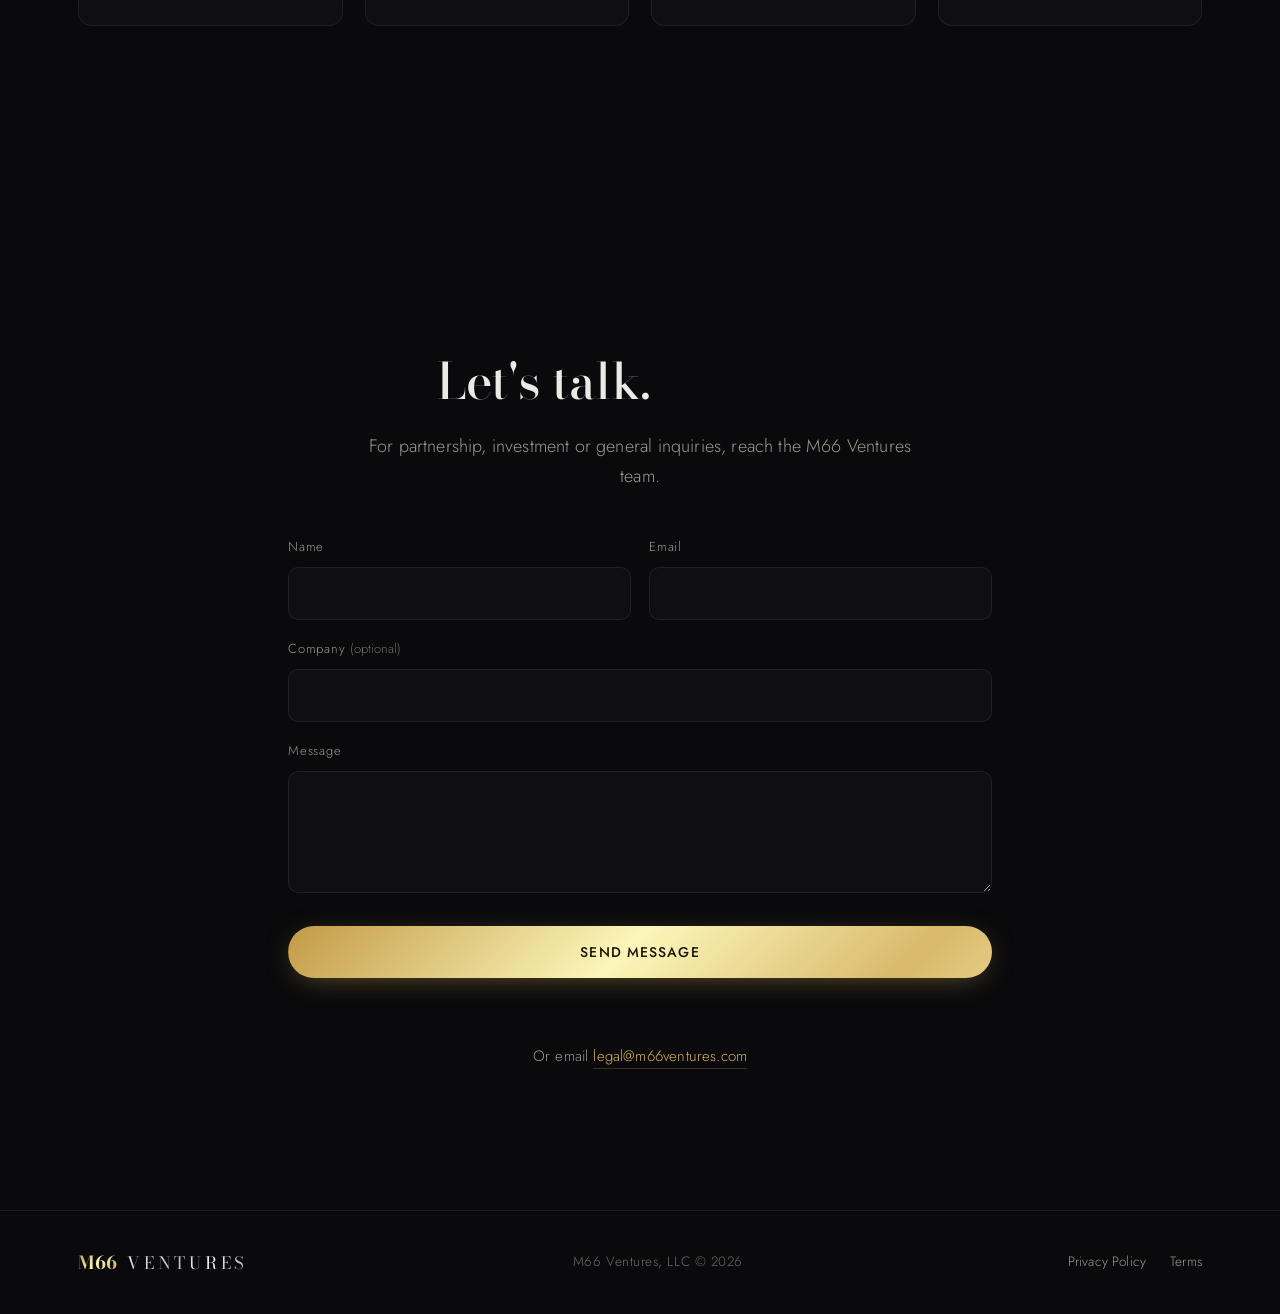
==== commit 9896304c: "Hammer & Rose is live: link hammer-rose.com from the nav and portfolio grid Co-Authored-By: Claude O" ====
--- a/index.html
+++ b/index.html
@@ -11,8 +11,10 @@
   <meta property="og:type" content="website" />
   <meta property="og:title" content="M66 Ventures" />
   <meta property="og:description" content="A diversified portfolio of AI, services, lifestyle and consumer brands — built with precision, vision and operational excellence." />
-  <meta property="og:image" content="assets/m66-logo.png" />
-
+  <meta property="og:url" content="https://m66ventures.com/" />
+  <meta property="og:image" content="https://m66ventures.com/assets/m66-logo.png" />
+
+  <link rel="canonical" href="https://m66ventures.com/" />
   <link rel="icon" type="image/png" href="assets/m66-logo.png" />
 
   <!-- Fonts -->
@@ -49,16 +51,16 @@
               <span class="pc__desc">AI automation &amp; agent systems · mobile app builds</span>
               <svg class="pc__arrow" width="16" height="16" viewBox="0 0 24 24" fill="none" stroke="currentColor" stroke-width="1.8" stroke-linecap="round" stroke-linejoin="round" aria-hidden="true"><line x1="7" y1="17" x2="17" y2="7"></line><polyline points="7 7 17 7 17 17"></polyline></svg>
             </a>
-            <a class="pc" role="menuitem" href="https://nextpage-studios.vercel.app" target="_blank" rel="noopener">
+            <a class="pc" role="menuitem" href="https://nextpagestudios.com" target="_blank" rel="noopener">
               <span class="pc__name">NextPage Studios</span>
               <span class="pc__desc">Digital media &amp; content</span>
               <svg class="pc__arrow" width="16" height="16" viewBox="0 0 24 24" fill="none" stroke="currentColor" stroke-width="1.8" stroke-linecap="round" stroke-linejoin="round" aria-hidden="true"><line x1="7" y1="17" x2="17" y2="7"></line><polyline points="7 7 17 7 17 17"></polyline></svg>
             </a>
-            <span class="pc pc--soon" role="menuitem" aria-disabled="true">
+            <a class="pc" role="menuitem" href="https://hammer-rose.com" target="_blank" rel="noopener">
               <span class="pc__name">Hammer &amp; Rose</span>
-              <span class="pc__desc">Home services &amp; contractor matching for the elderly</span>
-              <span class="pc__tag">Coming soon</span>
-            </span>
+              <span class="pc__desc">Senior-friendly handyman service · Columbus, Ohio</span>
+              <svg class="pc__arrow" width="16" height="16" viewBox="0 0 24 24" fill="none" stroke="currentColor" stroke-width="1.8" stroke-linecap="round" stroke-linejoin="round" aria-hidden="true"><line x1="7" y1="17" x2="17" y2="7"></line><polyline points="7 7 17 7 17 17"></polyline></svg>
+            </a>
             <span class="pc pc--soon" role="menuitem" aria-disabled="true">
               <span class="pc__name">Meadows &amp; Muse</span>
               <span class="pc__desc">Retreat development company</span>
@@ -145,7 +147,7 @@
             </span>
           </a>
 
-          <a class="card reveal" data-delay="1" href="https://nextpage-studios.vercel.app" target="_blank" rel="noopener">
+          <a class="card reveal" data-delay="1" href="https://nextpagestudios.com" target="_blank" rel="noopener">
             <span class="card__mono" aria-hidden="true">NP</span>
             <h3 class="card__name">NextPage Studios</h3>
             <p class="card__desc">Digital media &amp; content.</p>
@@ -154,12 +156,14 @@
             </span>
           </a>
 
-          <div class="card card--soon reveal" data-delay="2">
+          <a class="card reveal" data-delay="2" href="https://hammer-rose.com" target="_blank" rel="noopener">
             <span class="card__mono" aria-hidden="true">H&amp;R</span>
             <h3 class="card__name">Hammer &amp; Rose</h3>
-            <p class="card__desc">Home services &amp; contractor matching for the elderly.</p>
-            <span class="card__tag">Coming soon</span>
-          </div>
+            <p class="card__desc">Friendly, dependable handyman service for seniors, 60 and better, in the Columbus, Ohio area.</p>
+            <span class="card__link">Visit Website
+              <svg width="15" height="15" viewBox="0 0 24 24" fill="none" stroke="currentColor" stroke-width="1.8" stroke-linecap="round" stroke-linejoin="round" aria-hidden="true"><line x1="7" y1="17" x2="17" y2="7"></line><polyline points="7 7 17 7 17 17"></polyline></svg>
+            </span>
+          </a>
 
           <div class="card card--soon reveal" data-delay="1">
             <span class="card__mono" aria-hidden="true">M&amp;M</span>
@@ -266,8 +270,8 @@
       </a>
       <p class="footer__copy">M66 Ventures, LLC © <span id="year">2026</span></p>
       <nav class="footer__links" aria-label="Legal">
-        <a href="#" data-legal="privacy">Privacy Policy</a>
-        <a href="#" data-legal="terms">Terms</a>
+        <a href="privacy.html">Privacy Policy</a>
+        <a href="terms.html">Terms</a>
       </nav>
     </div>
   </footer>
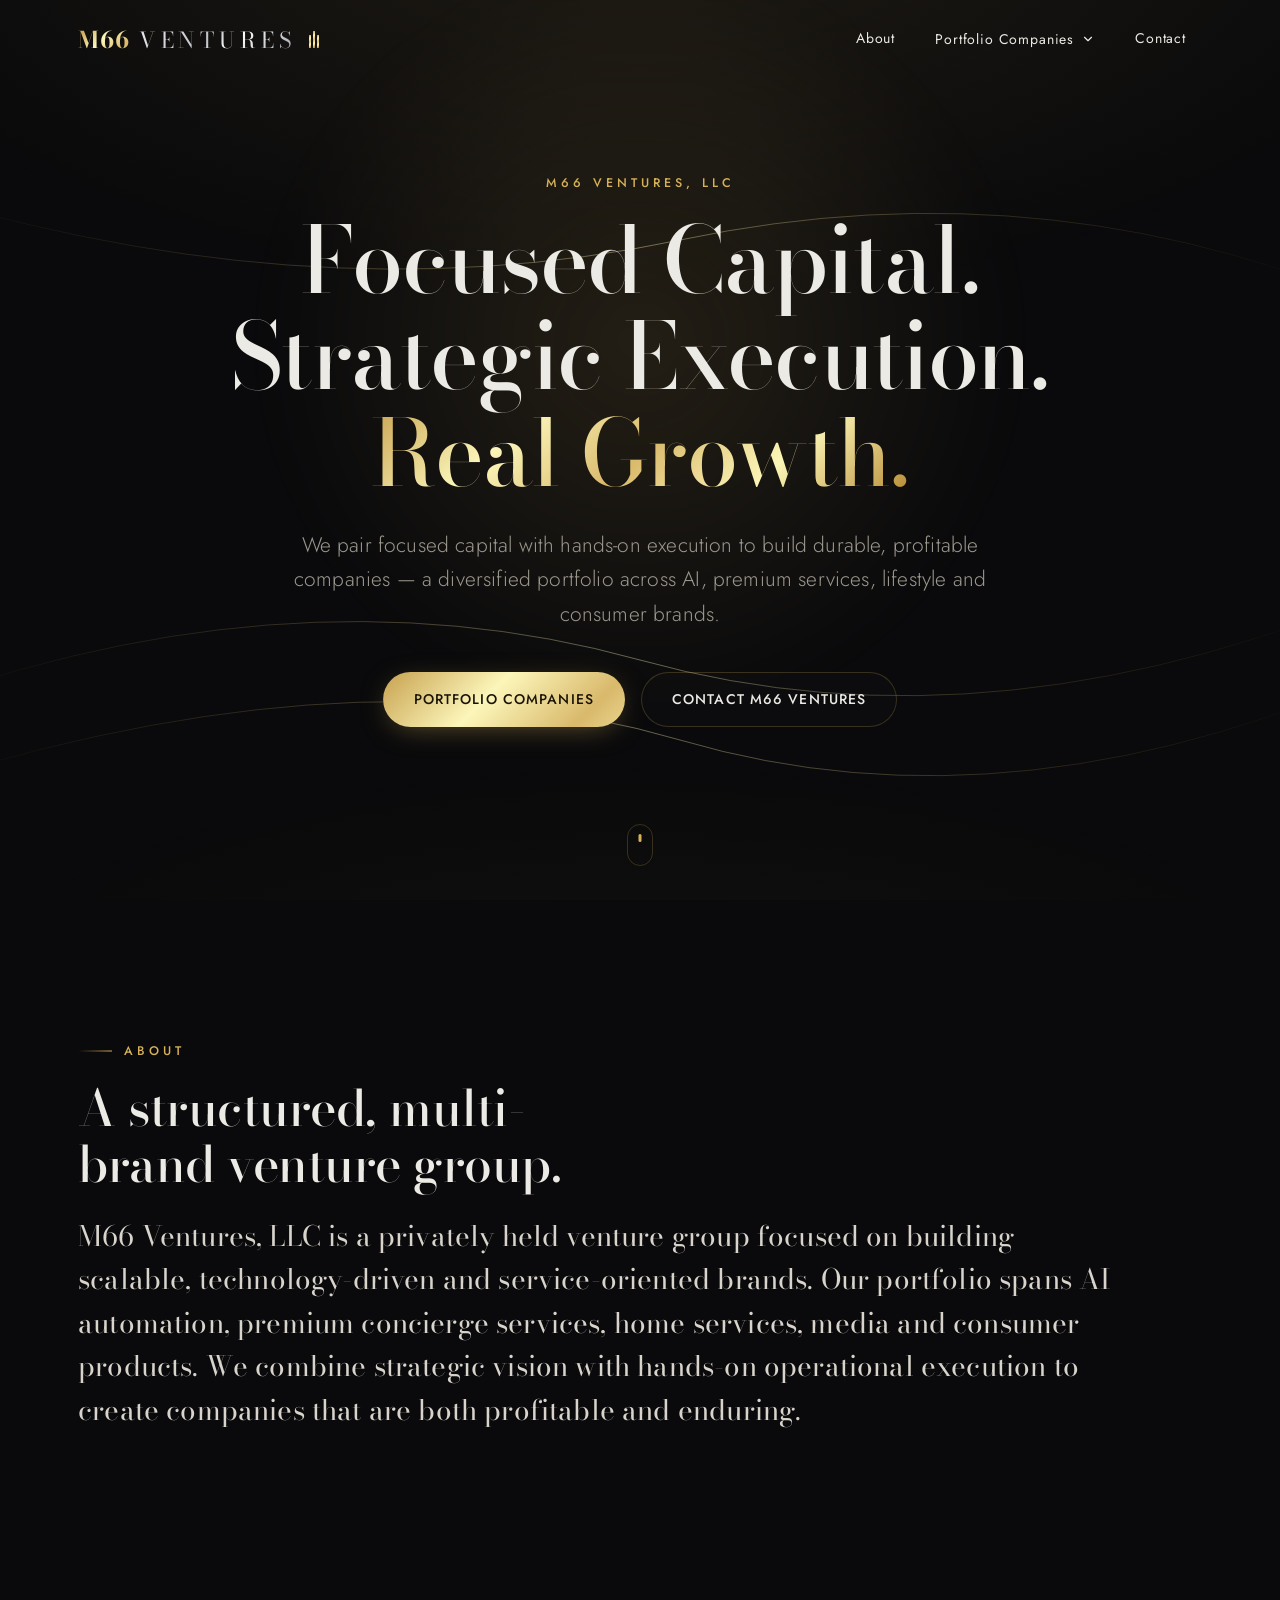
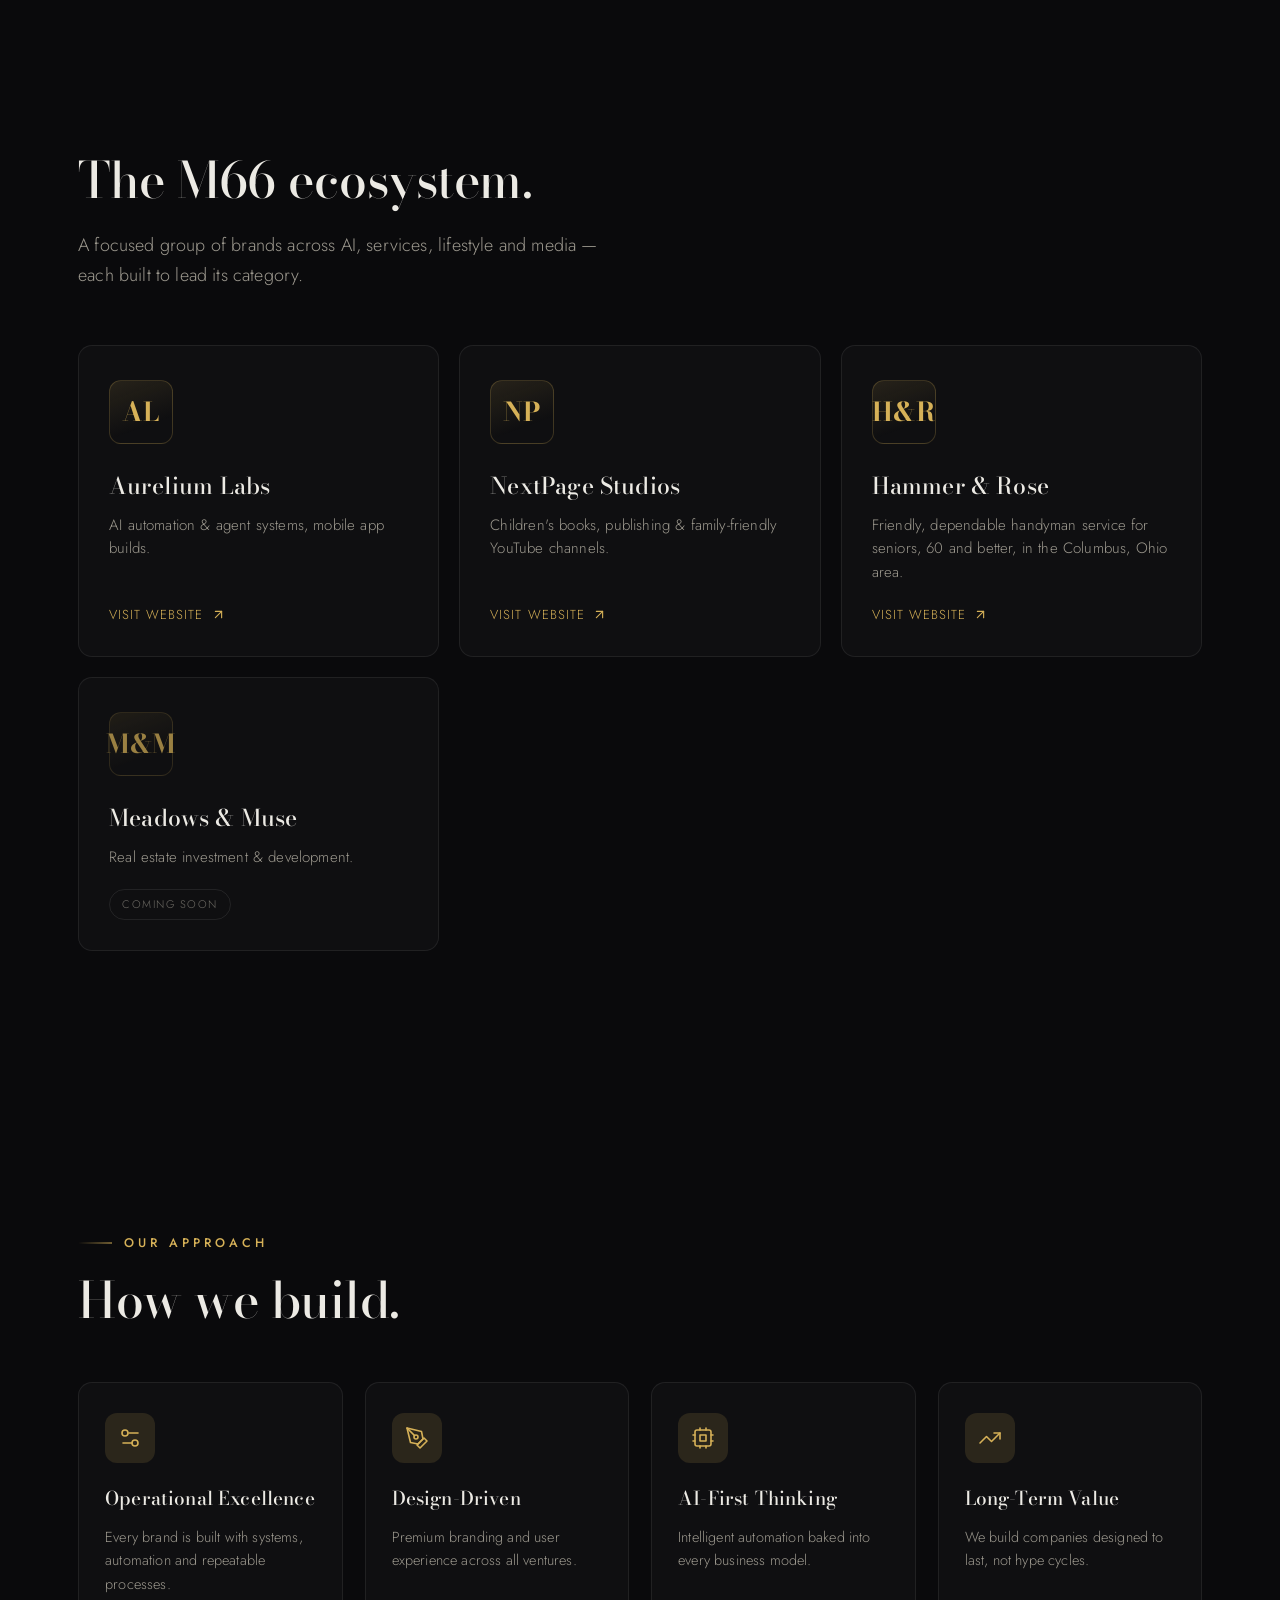
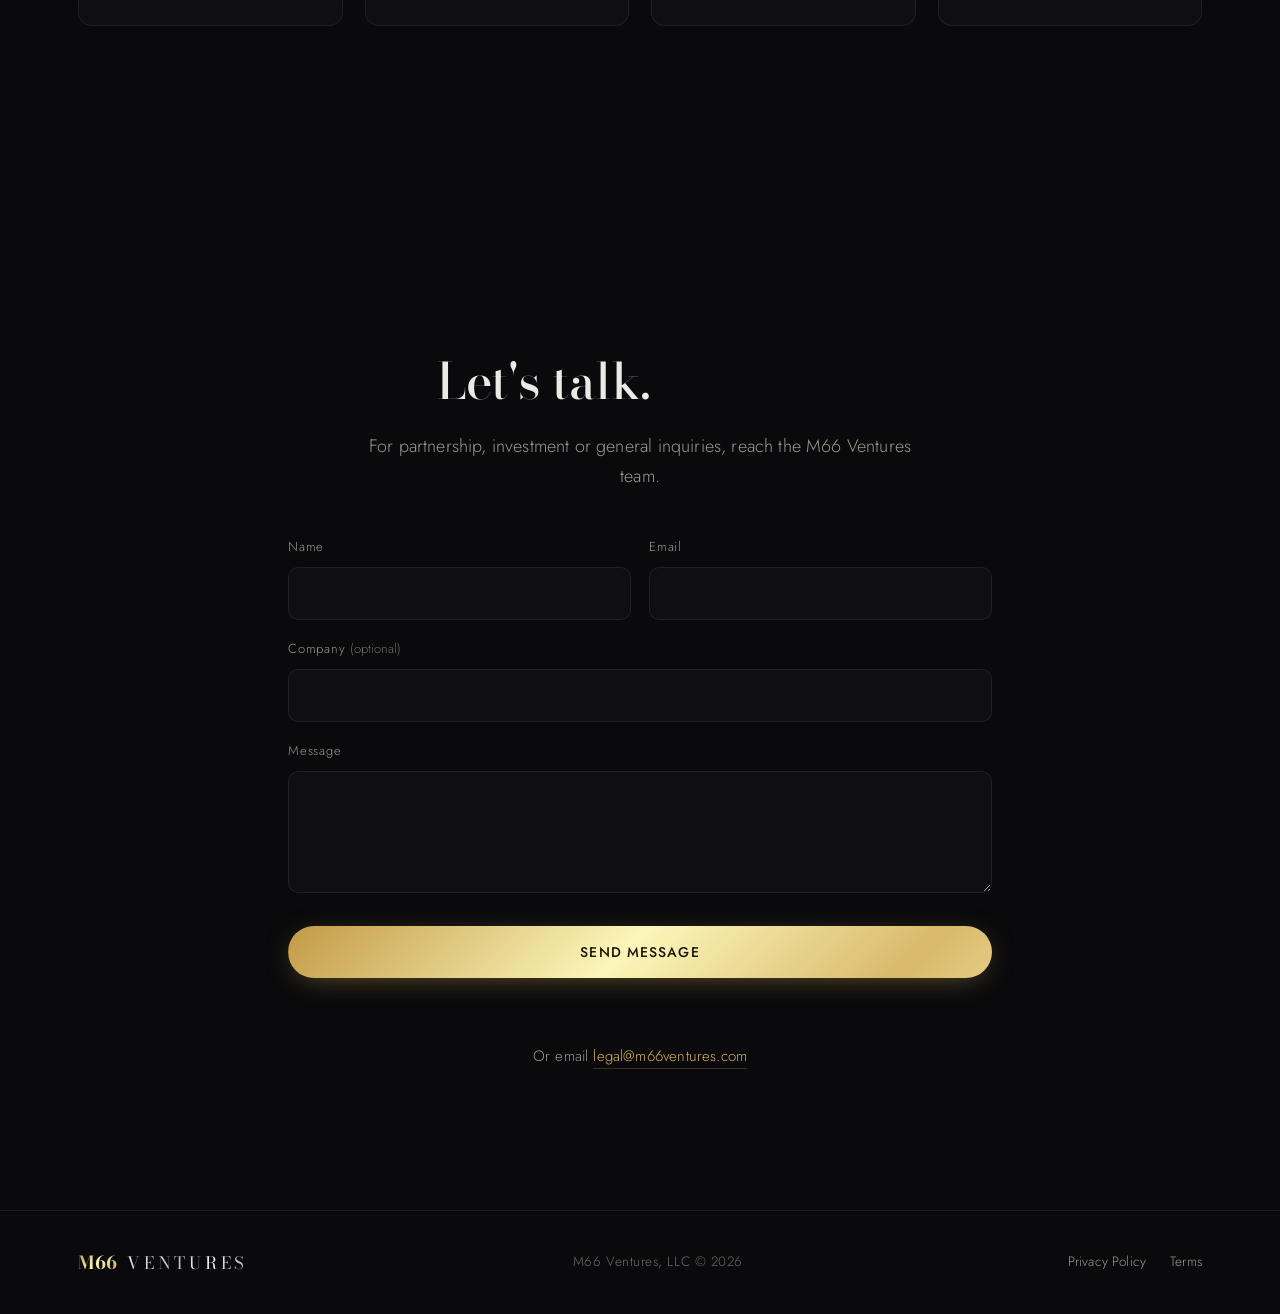
==== commit ed34b5c0: "Portfolio: NextPage and Meadows & Muse descriptions updated, Livi Brands removed Co-Authored-By: Cla" ====
--- a/index.html
+++ b/index.html
@@ -53,7 +53,7 @@
             </a>
             <a class="pc" role="menuitem" href="https://nextpagestudios.com" target="_blank" rel="noopener">
               <span class="pc__name">NextPage Studios</span>
-              <span class="pc__desc">Digital media &amp; content</span>
+              <span class="pc__desc">Children's books, publishing &amp; family YouTube channels</span>
               <svg class="pc__arrow" width="16" height="16" viewBox="0 0 24 24" fill="none" stroke="currentColor" stroke-width="1.8" stroke-linecap="round" stroke-linejoin="round" aria-hidden="true"><line x1="7" y1="17" x2="17" y2="7"></line><polyline points="7 7 17 7 17 17"></polyline></svg>
             </a>
             <a class="pc" role="menuitem" href="https://hammer-rose.com" target="_blank" rel="noopener">
@@ -63,12 +63,7 @@
             </a>
             <span class="pc pc--soon" role="menuitem" aria-disabled="true">
               <span class="pc__name">Meadows &amp; Muse</span>
-              <span class="pc__desc">Retreat development company</span>
-              <span class="pc__tag">Coming soon</span>
-            </span>
-            <span class="pc pc--soon" role="menuitem" aria-disabled="true">
-              <span class="pc__name">Livi Brands</span>
-              <span class="pc__desc">Home services group</span>
+              <span class="pc__desc">Real estate investment &amp; development</span>
               <span class="pc__tag">Coming soon</span>
             </span>
           </div>
@@ -150,7 +145,7 @@
           <a class="card reveal" data-delay="1" href="https://nextpagestudios.com" target="_blank" rel="noopener">
             <span class="card__mono" aria-hidden="true">NP</span>
             <h3 class="card__name">NextPage Studios</h3>
-            <p class="card__desc">Digital media &amp; content.</p>
+            <p class="card__desc">Children's books, publishing &amp; family-friendly YouTube channels.</p>
             <span class="card__link">Visit Website
               <svg width="15" height="15" viewBox="0 0 24 24" fill="none" stroke="currentColor" stroke-width="1.8" stroke-linecap="round" stroke-linejoin="round" aria-hidden="true"><line x1="7" y1="17" x2="17" y2="7"></line><polyline points="7 7 17 7 17 17"></polyline></svg>
             </span>
@@ -168,14 +163,7 @@
           <div class="card card--soon reveal" data-delay="1">
             <span class="card__mono" aria-hidden="true">M&amp;M</span>
             <h3 class="card__name">Meadows &amp; Muse</h3>
-            <p class="card__desc">Retreat development company.</p>
-            <span class="card__tag">Coming soon</span>
-          </div>
-
-          <div class="card card--soon reveal" data-delay="2">
-            <span class="card__mono" aria-hidden="true">LB</span>
-            <h3 class="card__name">Livi Brands</h3>
-            <p class="card__desc">Home services group.</p>
+            <p class="card__desc">Real estate investment &amp; development.</p>
             <span class="card__tag">Coming soon</span>
           </div>
         </div>
